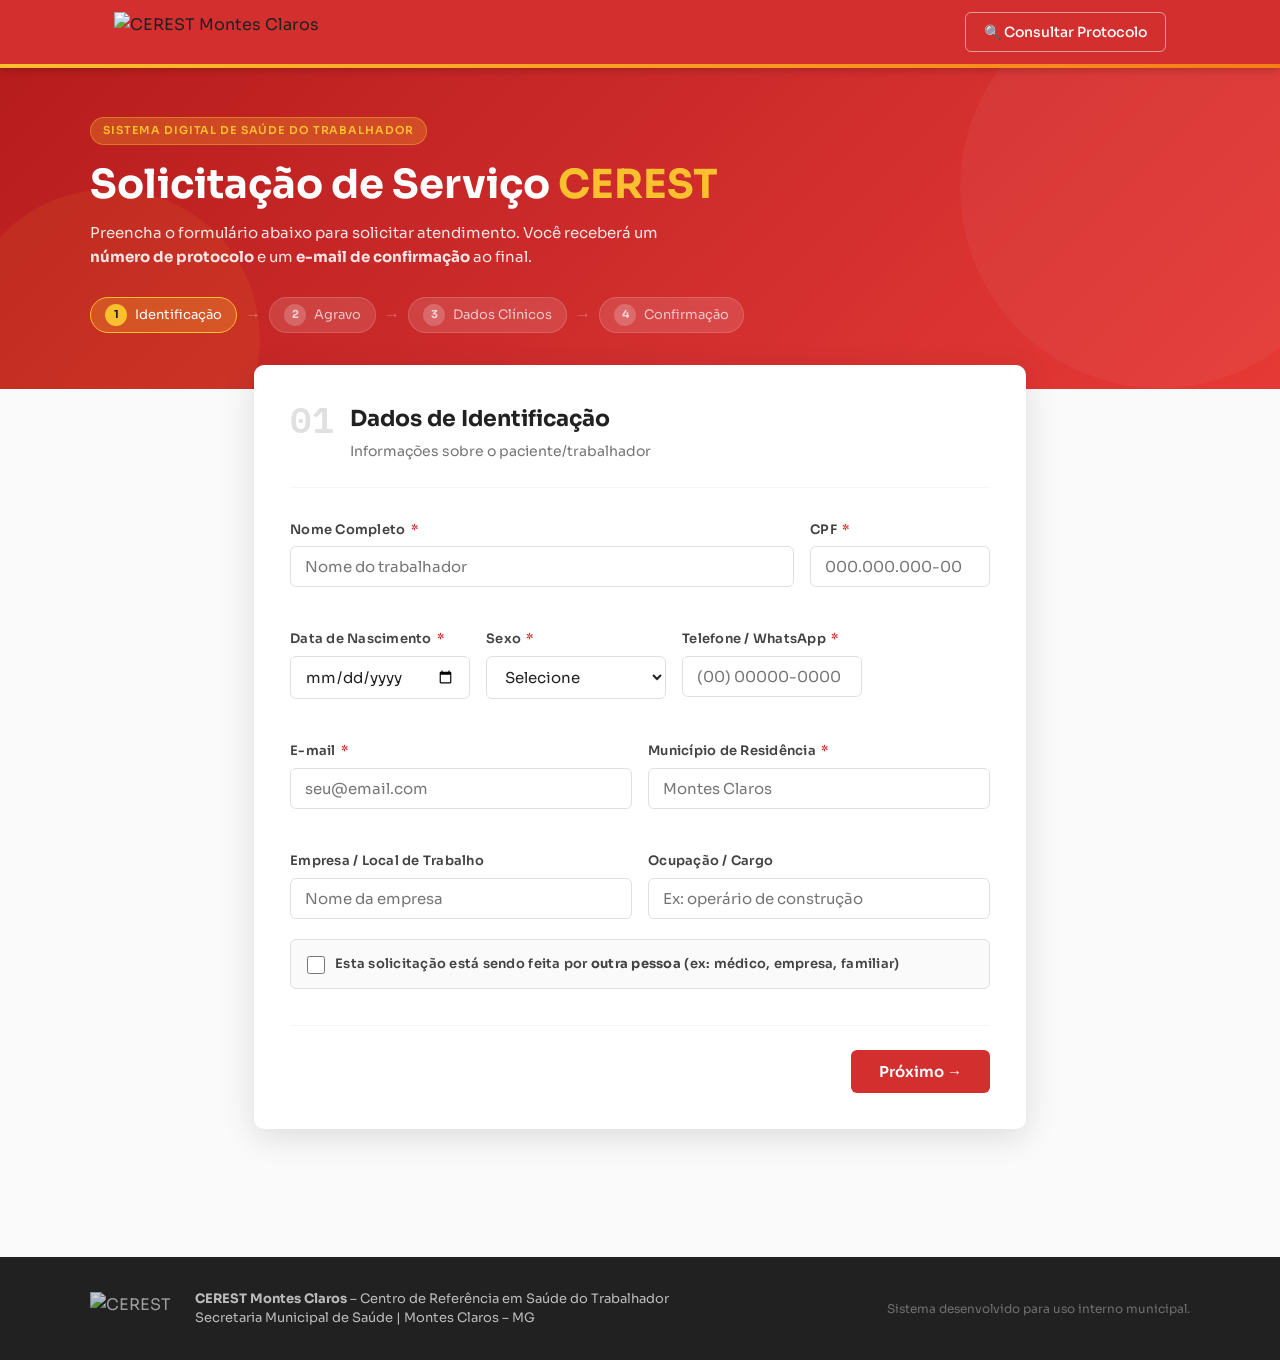
==== index.html @ 9ba43e07 "Add files via upload" ====
<!DOCTYPE html>
<html lang="pt-BR">
<head>
  <meta charset="UTF-8" />
  <meta name="viewport" content="width=device-width, initial-scale=1.0" />
  <title>CEREST Montes Claros – Solicitação de Serviço</title>
  <link rel="icon" href="https://i.ibb.co/VWhxj5vw/Chat-GPT-Image-19-de-mar-de-2026-18-43-40.png" />
  <link rel="preconnect" href="https://fonts.googleapis.com" />
  <link href="https://fonts.googleapis.com/css2?family=Sora:wght@300;400;600;700&family=IBM+Plex+Mono:wght@400;600&display=swap" rel="stylesheet" />
  <link rel="stylesheet" href="css/main.css" />
  <link rel="stylesheet" href="css/form.css" />
</head>
<body>
  <!-- HEADER -->
  <header class="site-header">
    <div class="header-inner">
      <img src="https://i.ibb.co/VcNk4J6g/cerest-texto-branco.png" alt="CEREST Montes Claros" class="logo" />
      <nav class="header-nav">
        <a href="consulta.html" class="btn-outline-light">🔍 Consultar Protocolo</a>
      </nav>
    </div>
    <div class="header-bar"></div>
  </header>

  <!-- HERO -->
  <section class="hero">
    <div class="hero-content">
      <span class="hero-badge">Sistema Digital de Saúde do Trabalhador</span>
      <h1>Solicitação de Serviço <span class="accent">CEREST</span></h1>
      <p>Preencha o formulário abaixo para solicitar atendimento. Você receberá um <strong>número de protocolo</strong> e um <strong>e-mail de confirmação</strong> ao final.</p>
    </div>
    <div class="hero-steps">
      <div class="step active" id="step-ind-1"><span>1</span> Identificação</div>
      <div class="step-arrow">→</div>
      <div class="step" id="step-ind-2"><span>2</span> Agravo</div>
      <div class="step-arrow">→</div>
      <div class="step" id="step-ind-3"><span>3</span> Dados Clínicos</div>
      <div class="step-arrow">→</div>
      <div class="step" id="step-ind-4"><span>4</span> Confirmação</div>
    </div>
  </section>

  <!-- FORM CONTAINER -->
  <main class="form-container">
    <form id="main-form" novalidate>

      <!-- STEP 1: Identificação -->
      <div class="form-step" id="step-1">
        <div class="step-header">
          <div class="step-num">01</div>
          <div>
            <h2>Dados de Identificação</h2>
            <p>Informações sobre o paciente/trabalhador</p>
          </div>
        </div>

        <div class="field-group">
          <div class="field-row">
            <div class="field">
              <label for="nome">Nome Completo <span class="req">*</span></label>
              <input type="text" id="nome" name="nome" placeholder="Nome do trabalhador" required />
              <span class="field-error"></span>
            </div>
            <div class="field field-sm">
              <label for="cpf">CPF <span class="req">*</span></label>
              <input type="text" id="cpf" name="cpf" placeholder="000.000.000-00" maxlength="14" required />
              <span class="field-error"></span>
            </div>
          </div>

          <div class="field-row">
            <div class="field field-sm">
              <label for="data_nascimento">Data de Nascimento <span class="req">*</span></label>
              <input type="date" id="data_nascimento" name="data_nascimento" required />
              <span class="field-error"></span>
            </div>
            <div class="field field-sm">
              <label for="sexo">Sexo <span class="req">*</span></label>
              <select id="sexo" name="sexo" required>
                <option value="">Selecione</option>
                <option value="M">Masculino</option>
                <option value="F">Feminino</option>
                <option value="O">Outro</option>
              </select>
              <span class="field-error"></span>
            </div>
            <div class="field field-sm">
              <label for="telefone">Telefone / WhatsApp <span class="req">*</span></label>
              <input type="text" id="telefone" name="telefone" placeholder="(00) 00000-0000" maxlength="15" required />
              <span class="field-error"></span>
            </div>
          </div>

          <div class="field-row">
            <div class="field">
              <label for="email_solicitante">E-mail <span class="req">*</span></label>
              <input type="email" id="email_solicitante" name="email_solicitante" placeholder="seu@email.com" required />
              <span class="field-error"></span>
            </div>
            <div class="field">
              <label for="municipio">Município de Residência <span class="req">*</span></label>
              <input type="text" id="municipio" name="municipio" placeholder="Montes Claros" required />
              <span class="field-error"></span>
            </div>
          </div>

          <div class="field-row">
            <div class="field">
              <label for="empresa">Empresa / Local de Trabalho</label>
              <input type="text" id="empresa" name="empresa" placeholder="Nome da empresa" />
            </div>
            <div class="field">
              <label for="ocupacao">Ocupação / Cargo</label>
              <input type="text" id="ocupacao" name="ocupacao" placeholder="Ex: operário de construção" />
            </div>
          </div>

          <!-- Solicitante vs Paciente -->
          <div class="field info-box">
            <label class="checkbox-label">
              <input type="checkbox" id="terceiro" name="terceiro" />
              <span>Esta solicitação está sendo feita por <strong>outra pessoa</strong> (ex: médico, empresa, familiar)</span>
            </label>
          </div>
          <div class="field-row" id="terceiro-fields" style="display:none">
            <div class="field">
              <label for="solicitante_nome">Nome do Solicitante</label>
              <input type="text" id="solicitante_nome" name="solicitante_nome" placeholder="Nome de quem está preenchendo" />
            </div>
            <div class="field field-sm">
              <label for="solicitante_vinculo">Vínculo</label>
              <select id="solicitante_vinculo" name="solicitante_vinculo">
                <option value="">Selecione</option>
                <option>Médico</option>
                <option>Enfermeiro</option>
                <option>Empresa</option>
                <option>Familiar</option>
                <option>Outro</option>
              </select>
            </div>
          </div>
        </div>

        <div class="step-actions">
          <button type="button" class="btn-primary" onclick="nextStep(1)">Próximo →</button>
        </div>
      </div>

      <!-- STEP 2: Tipo de Agravo -->
      <div class="form-step hidden" id="step-2">
        <div class="step-header">
          <div class="step-num">02</div>
          <div>
            <h2>Tipo de Agravo</h2>
            <p>Selecione o tipo de solicitação</p>
          </div>
        </div>

        <div class="field-group">
          <div class="field">
            <label>Tipo de Agravo <span class="req">*</span></label>
            <div class="agravo-grid" id="agravo-grid">
              <!-- Preenchido via JS -->
            </div>
            <input type="hidden" id="tipo_agravo" name="tipo_agravo" required />
            <input type="hidden" id="tipo_agravo_label" name="tipo_agravo_label" />
            <span class="field-error" id="agravo-error"></span>
          </div>

          <div class="field">
            <label class="checkbox-label urgente-label">
              <input type="checkbox" id="urgente" name="urgente" />
              <span class="urgente-badge">🚨 Marcar como URGENTE</span>
              <small>Marque apenas se houver risco à saúde imediato</small>
            </label>
          </div>

          <div class="field">
            <label for="descricao_ocorrencia">Descreva brevemente a ocorrência <span class="req">*</span></label>
            <textarea id="descricao_ocorrencia" name="descricao_ocorrencia" rows="4" placeholder="Descreva o que aconteceu, quando e como..." required></textarea>
            <span class="field-error"></span>
          </div>

          <div class="field-row">
            <div class="field field-sm">
              <label for="data_ocorrencia">Data da Ocorrência</label>
              <input type="date" id="data_ocorrencia" name="data_ocorrencia" />
            </div>
            <div class="field">
              <label for="local_ocorrencia">Local da Ocorrência</label>
              <input type="text" id="local_ocorrencia" name="local_ocorrencia" placeholder="Ex: área de produção, obra, escritório..." />
            </div>
          </div>
        </div>

        <div class="step-actions">
          <button type="button" class="btn-secondary" onclick="prevStep(2)">← Voltar</button>
          <button type="button" class="btn-primary" onclick="nextStep(2)">Próximo →</button>
        </div>
      </div>

      <!-- STEP 3: Dados Clínicos (dinâmicos) -->
      <div class="form-step hidden" id="step-3">
        <div class="step-header">
          <div class="step-num">03</div>
          <div>
            <h2>Dados Complementares</h2>
            <p id="step3-subtitle">Preencha os dados específicos do agravo selecionado</p>
          </div>
        </div>

        <div class="field-group" id="dynamic-fields">
          <!-- Campos dinâmicos conforme agravo -->
        </div>

        <div class="field-group">
          <div class="field">
            <label for="observacoes_gerais">Observações Adicionais</label>
            <textarea id="observacoes_gerais" name="observacoes_gerais" rows="3" placeholder="Informações complementares que julgar importante..."></textarea>
          </div>
          <div class="field">
            <label for="unidade_origem">Unidade de Saúde de Origem / Referência</label>
            <input type="text" id="unidade_origem" name="unidade_origem" placeholder="Ex: UBS Central, Hospital, SESI..." />
          </div>
        </div>

        <div class="step-actions">
          <button type="button" class="btn-secondary" onclick="prevStep(3)">← Voltar</button>
          <button type="button" class="btn-primary" onclick="nextStep(3)">Próximo →</button>
        </div>
      </div>

      <!-- STEP 4: Revisão e Envio -->
      <div class="form-step hidden" id="step-4">
        <div class="step-header">
          <div class="step-num">04</div>
          <div>
            <h2>Revisão e Envio</h2>
            <p>Confira os dados antes de enviar</p>
          </div>
        </div>

        <div class="review-card" id="review-content">
          <!-- Preenchido via JS -->
        </div>

        <div class="field-group">
          <div class="field info-box">
            <label class="checkbox-label">
              <input type="checkbox" id="aceite_lgpd" name="aceite_lgpd" required />
              <span>Declaro que as informações são verdadeiras e autorizo o uso dos dados para fins de saúde pública, conforme a <strong>LGPD (Lei 13.709/2018)</strong>. <span class="req">*</span></span>
            </label>
            <span class="field-error" id="lgpd-error"></span>
          </div>
        </div>

        <div class="step-actions">
          <button type="button" class="btn-secondary" onclick="prevStep(4)">← Voltar</button>
          <button type="button" class="btn-submit" id="submit-btn" onclick="submitForm()">
            <span id="submit-text">✅ Enviar Solicitação</span>
            <span id="submit-loading" style="display:none">⏳ Enviando...</span>
          </button>
        </div>
      </div>

    </form>

    <!-- SUCCESS STATE -->
    <div id="success-panel" class="success-panel hidden">
      <div class="success-icon">✅</div>
      <h2>Solicitação Enviada com Sucesso!</h2>
      <div class="protocol-box">
        <span class="protocol-label">Seu Número de Protocolo</span>
        <span class="protocol-num" id="protocol-display">---</span>
      </div>
      <p>Enviamos uma confirmação para o seu e-mail. <br/>Guarde o número do protocolo para acompanhar sua solicitação.</p>
      <div class="success-actions">
        <a href="consulta.html" class="btn-primary">🔍 Acompanhar Solicitação</a>
        <a href="index.html" class="btn-secondary">Nova Solicitação</a>
      </div>
    </div>

  </main>

  <!-- FOOTER -->
  <footer class="site-footer">
    <div class="footer-inner">
      <img src="https://i.ibb.co/VcNk4J6g/cerest-texto-branco.png" alt="CEREST" class="footer-logo" />
      <div class="footer-info">
        <p><strong>CEREST Montes Claros</strong> – Centro de Referência em Saúde do Trabalhador</p>
        <p>Secretaria Municipal de Saúde | Montes Claros – MG</p>
      </div>
      <p class="footer-copy">Sistema desenvolvido para uso interno municipal.</p>
    </div>
  </footer>

  <script src="js/config.js"></script>
  <script src="js/agravos.js"></script>
  <script src="js/masks.js"></script>
  <script src="js/form.js"></script>
</body>
</html>
---- css/main.css ----
/* ============================================================
   CEREST – main.css
   Estilos globais e componentes reutilizáveis
   ============================================================ */

:root {
  --red: #d32f2f;
  --red-dark: #b71c1c;
  --red-light: #ffebee;
  --yellow: #fbc02d;
  --yellow-light: #fff9e6;
  --green: #2e7d32;
  --green-light: #e8f5e9;
  --blue: #1565c0;
  --blue-light: #e3f2fd;
  --gray-50: #fafafa;
  --gray-100: #f5f5f5;
  --gray-200: #e0e0e0;
  --gray-400: #bdbdbd;
  --gray-600: #757575;
  --gray-800: #424242;
  --gray-900: #212121;
  --white: #ffffff;
  --font-body: 'Sora', sans-serif;
  --font-mono: 'IBM Plex Mono', monospace;
  --radius: 10px;
  --radius-sm: 6px;
  --shadow: 0 2px 12px rgba(0,0,0,0.08);
  --shadow-lg: 0 8px 32px rgba(0,0,0,0.12);
  --transition: 0.2s ease;
}

*, *::before, *::after { box-sizing: border-box; margin: 0; padding: 0; }

html { scroll-behavior: smooth; }

body {
  font-family: var(--font-body);
  color: var(--gray-900);
  background: var(--gray-50);
  line-height: 1.6;
  -webkit-font-smoothing: antialiased;
}

a { color: var(--red); text-decoration: none; }
a:hover { text-decoration: underline; }

img { max-width: 100%; display: block; }

/* ====== HEADER ====== */
.site-header {
  background: var(--red);
  position: sticky;
  top: 0;
  z-index: 100;
  box-shadow: 0 2px 8px rgba(0,0,0,0.2);
}

.header-inner {
  max-width: 1100px;
  margin: 0 auto;
  padding: 12px 24px;
  display: flex;
  align-items: center;
  justify-content: space-between;
}

.logo { height: 40px; object-fit: contain; }

.header-bar {
  height: 4px;
  background: linear-gradient(90deg, var(--yellow) 0%, #f57f17 100%);
}

.header-nav { display: flex; gap: 12px; align-items: center; }

/* ====== HERO ====== */
.hero {
  background: linear-gradient(135deg, var(--red-dark) 0%, var(--red) 60%, #e53935 100%);
  color: white;
  padding: 48px 24px 56px;
  position: relative;
  overflow: hidden;
}

.hero::before {
  content: '';
  position: absolute;
  right: -80px;
  top: -80px;
  width: 400px;
  height: 400px;
  border-radius: 50%;
  background: rgba(255,255,255,0.04);
}

.hero::after {
  content: '';
  position: absolute;
  left: -40px;
  bottom: -100px;
  width: 300px;
  height: 300px;
  border-radius: 50%;
  background: rgba(251,192,45,0.08);
}

.hero-content {
  max-width: 1100px;
  margin: 0 auto;
  position: relative;
  z-index: 1;
}

.hero-badge {
  display: inline-block;
  background: rgba(251,192,45,0.25);
  border: 1px solid rgba(251,192,45,0.4);
  color: var(--yellow);
  font-size: 11px;
  font-weight: 600;
  letter-spacing: 0.08em;
  text-transform: uppercase;
  padding: 4px 12px;
  border-radius: 100px;
  margin-bottom: 16px;
}

.hero h1 {
  font-size: clamp(24px, 4vw, 40px);
  font-weight: 700;
  line-height: 1.2;
  margin-bottom: 12px;
}

.hero p {
  font-size: 15px;
  opacity: 0.88;
  max-width: 600px;
  margin-bottom: 0;
}

.accent { color: var(--yellow); }

.hero-sm { padding: 32px 24px 40px; }

/* Steps indicator */
.hero-steps {
  max-width: 1100px;
  margin: 28px auto 0;
  display: flex;
  align-items: center;
  gap: 8px;
  position: relative;
  z-index: 1;
}

.step {
  display: flex;
  align-items: center;
  gap: 8px;
  padding: 6px 14px;
  border-radius: 100px;
  background: rgba(255,255,255,0.12);
  font-size: 13px;
  color: rgba(255,255,255,0.7);
  border: 1px solid rgba(255,255,255,0.15);
  transition: var(--transition);
}

.step span {
  background: rgba(255,255,255,0.2);
  width: 22px;
  height: 22px;
  border-radius: 50%;
  display: grid;
  place-items: center;
  font-size: 11px;
  font-weight: 700;
}

.step.active {
  background: rgba(251,192,45,0.25);
  border-color: var(--yellow);
  color: white;
}

.step.active span {
  background: var(--yellow);
  color: var(--gray-900);
}

.step.completed {
  background: rgba(255,255,255,0.08);
  color: rgba(255,255,255,0.5);
}

.step-arrow {
  color: rgba(255,255,255,0.3);
  font-size: 16px;
}

/* ====== BUTTONS ====== */
.btn-primary {
  background: var(--red);
  color: white;
  border: none;
  padding: 12px 28px;
  border-radius: var(--radius-sm);
  font-family: var(--font-body);
  font-size: 15px;
  font-weight: 600;
  cursor: pointer;
  transition: var(--transition);
  display: inline-flex;
  align-items: center;
  gap: 8px;
}
.btn-primary:hover { background: var(--red-dark); transform: translateY(-1px); box-shadow: var(--shadow); }

.btn-secondary {
  background: white;
  color: var(--gray-800);
  border: 1.5px solid var(--gray-200);
  padding: 12px 24px;
  border-radius: var(--radius-sm);
  font-family: var(--font-body);
  font-size: 15px;
  font-weight: 500;
  cursor: pointer;
  transition: var(--transition);
  display: inline-flex;
  align-items: center;
  gap: 8px;
}
.btn-secondary:hover { border-color: var(--gray-400); transform: translateY(-1px); }

.btn-submit {
  background: linear-gradient(135deg, var(--green) 0%, #388e3c 100%);
  color: white;
  border: none;
  padding: 14px 36px;
  border-radius: var(--radius-sm);
  font-family: var(--font-body);
  font-size: 16px;
  font-weight: 700;
  cursor: pointer;
  transition: var(--transition);
  display: inline-flex;
  align-items: center;
  gap: 8px;
}
.btn-submit:hover { filter: brightness(1.05); transform: translateY(-1px); box-shadow: 0 4px 16px rgba(46,125,50,0.3); }
.btn-submit:disabled { opacity: 0.6; cursor: not-allowed; transform: none; }

.btn-outline-light {
  background: transparent;
  color: white;
  border: 1.5px solid rgba(255,255,255,0.5);
  padding: 8px 18px;
  border-radius: var(--radius-sm);
  font-family: var(--font-body);
  font-size: 14px;
  font-weight: 500;
  cursor: pointer;
  transition: var(--transition);
  display: inline-flex;
  align-items: center;
  text-decoration: none;
  gap: 6px;
}
.btn-outline-light:hover { background: rgba(255,255,255,0.1); border-color: white; text-decoration: none; }

.btn-danger {
  background: var(--red);
  color: white;
  border: none;
  padding: 10px 20px;
  border-radius: var(--radius-sm);
  font-family: var(--font-body);
  font-size: 14px;
  font-weight: 600;
  cursor: pointer;
  transition: var(--transition);
}
.btn-danger:hover { background: var(--red-dark); }

.btn-sm {
  background: transparent;
  color: var(--red);
  border: 1px solid var(--red);
  padding: 6px 14px;
  border-radius: var(--radius-sm);
  font-family: var(--font-body);
  font-size: 13px;
  font-weight: 600;
  cursor: pointer;
  transition: var(--transition);
}
.btn-sm:hover { background: var(--red); color: white; }

/* ====== BADGES / STATUS ====== */
.badge {
  display: inline-block;
  padding: 3px 10px;
  border-radius: 100px;
  font-size: 12px;
  font-weight: 700;
  letter-spacing: 0.04em;
  text-transform: uppercase;
}

.badge-pendente { background: #fff3e0; color: #e65100; border: 1px solid #ffcc80; }
.badge-analisado { background: var(--blue-light); color: var(--blue); border: 1px solid #90caf9; }
.badge-agendado { background: var(--yellow-light); color: #f57f17; border: 1px solid #ffe082; }
.badge-concluido { background: var(--green-light); color: var(--green); border: 1px solid #a5d6a7; }
.badge-urgente { background: #fce4ec; color: #c62828; border: 1px solid #ef9a9a; }

/* ====== FOOTER ====== */
.site-footer {
  background: var(--gray-900);
  color: rgba(255,255,255,0.7);
  padding: 32px 24px;
  margin-top: 64px;
}

.footer-inner {
  max-width: 1100px;
  margin: 0 auto;
  display: flex;
  align-items: center;
  gap: 24px;
  flex-wrap: wrap;
}

.footer-logo { height: 32px; opacity: 0.8; }
.footer-info p { font-size: 13px; line-height: 1.5; }
.footer-copy { font-size: 12px; opacity: 0.5; margin-left: auto; }

/* ====== TOAST ====== */
.toast {
  position: fixed;
  bottom: 24px;
  right: 24px;
  background: var(--gray-900);
  color: white;
  padding: 14px 20px;
  border-radius: var(--radius);
  font-size: 14px;
  font-weight: 500;
  box-shadow: var(--shadow-lg);
  z-index: 9999;
  max-width: 340px;
  animation: slideIn 0.3s ease;
  border-left: 4px solid var(--yellow);
}
.toast.success { border-color: var(--green); }
.toast.error { border-color: var(--red); }

@keyframes slideIn {
  from { transform: translateX(100%); opacity: 0; }
  to { transform: translateX(0); opacity: 1; }
}

/* ====== SPINNER ====== */
.spinner {
  width: 32px;
  height: 32px;
  border: 3px solid var(--gray-200);
  border-top-color: var(--red);
  border-radius: 50%;
  animation: spin 0.8s linear infinite;
  margin: 0 auto;
}
@keyframes spin { to { transform: rotate(360deg); } }

/* ====== UTILITIES ====== */
.hidden { display: none !important; }

/* ====== RESPONSIVE ====== */
@media (max-width: 640px) {
  .hero-steps { flex-wrap: wrap; gap: 6px; }
  .step-arrow { display: none; }
  .footer-inner { flex-direction: column; gap: 12px; }
  .footer-copy { margin-left: 0; }
}
---- css/form.css ----
/* ============================================================
   CEREST – form.css
   Estilos do formulário público
   ============================================================ */

/* ====== FORM CONTAINER ====== */
.form-container {
  max-width: 820px;
  margin: -24px auto 0;
  padding: 0 24px 64px;
  position: relative;
  z-index: 2;
}

/* ====== STEP ====== */
.form-step {
  background: white;
  border-radius: var(--radius);
  box-shadow: var(--shadow-lg);
  padding: 36px;
  animation: fadeSlide 0.3s ease;
}

@keyframes fadeSlide {
  from { opacity: 0; transform: translateY(16px); }
  to { opacity: 1; transform: translateY(0); }
}

.step-header {
  display: flex;
  align-items: flex-start;
  gap: 16px;
  margin-bottom: 32px;
  padding-bottom: 24px;
  border-bottom: 1px solid var(--gray-100);
}

.step-num {
  font-family: var(--font-mono);
  font-size: 36px;
  font-weight: 600;
  color: var(--gray-200);
  line-height: 1;
  flex-shrink: 0;
}

.step-header h2 {
  font-size: 22px;
  font-weight: 700;
  color: var(--gray-900);
  margin-bottom: 4px;
}

.step-header p {
  font-size: 14px;
  color: var(--gray-600);
}

/* ====== FIELDS ====== */
.field-group {
  display: flex;
  flex-direction: column;
  gap: 20px;
}

.field-row {
  display: flex;
  gap: 16px;
  flex-wrap: wrap;
}

.field {
  flex: 1;
  min-width: 180px;
  display: flex;
  flex-direction: column;
  gap: 6px;
}

.field-sm { flex: 0 1 180px; }

.field label {
  font-size: 13px;
  font-weight: 600;
  color: var(--gray-800);
  letter-spacing: 0.02em;
}

.req { color: var(--red); margin-left: 2px; }

.field input,
.field select,
.field textarea {
  width: 100%;
  padding: 10px 14px;
  border: 1.5px solid var(--gray-200);
  border-radius: var(--radius-sm);
  font-family: var(--font-body);
  font-size: 15px;
  color: var(--gray-900);
  background: white;
  transition: var(--transition);
  outline: none;
}

.field input:focus,
.field select:focus,
.field textarea:focus {
  border-color: var(--red);
  box-shadow: 0 0 0 3px rgba(211,47,47,0.08);
}

.field input.error,
.field select.error,
.field textarea.error {
  border-color: var(--red);
  background: #fff8f8;
}

.field textarea { resize: vertical; min-height: 96px; }

.field-error {
  font-size: 12px;
  color: var(--red);
  font-weight: 500;
  min-height: 16px;
}

/* ====== INFO BOX ====== */
.info-box {
  background: var(--gray-50);
  border: 1px solid var(--gray-200);
  border-radius: var(--radius-sm);
  padding: 14px 16px;
}

/* ====== CHECKBOX ====== */
.checkbox-label {
  display: flex;
  align-items: flex-start;
  gap: 10px;
  cursor: pointer;
  font-size: 14px;
  color: var(--gray-800);
  line-height: 1.5;
}

.checkbox-label input[type="checkbox"] {
  width: 18px;
  height: 18px;
  flex-shrink: 0;
  accent-color: var(--red);
  margin-top: 2px;
  cursor: pointer;
}

.checkbox-label small {
  display: block;
  font-size: 12px;
  color: var(--gray-600);
  margin-top: 2px;
}

/* ====== URGENTE BADGE ====== */
.urgente-label {
  align-items: center;
}

.urgente-badge {
  background: #fce4ec;
  color: #c62828;
  padding: 4px 12px;
  border-radius: 100px;
  font-size: 13px;
  font-weight: 700;
  border: 1px solid #ef9a9a;
}

/* ====== AGRAVO GRID ====== */
.agravo-grid {
  display: grid;
  grid-template-columns: repeat(auto-fill, minmax(200px, 1fr));
  gap: 10px;
}

.agravo-card {
  border: 2px solid var(--gray-200);
  border-radius: var(--radius);
  padding: 14px 16px;
  cursor: pointer;
  transition: var(--transition);
  background: white;
  display: flex;
  align-items: center;
  gap: 10px;
  font-size: 14px;
  font-weight: 500;
  color: var(--gray-800);
}

.agravo-card:hover {
  border-color: var(--red);
  background: var(--red-light);
  color: var(--red-dark);
}

.agravo-card.selected {
  border-color: var(--red);
  background: var(--red-light);
  color: var(--red-dark);
  font-weight: 700;
}

.agravo-icon {
  font-size: 22px;
  flex-shrink: 0;
}

/* ====== STEP ACTIONS ====== */
.step-actions {
  margin-top: 36px;
  display: flex;
  justify-content: flex-end;
  gap: 12px;
  padding-top: 24px;
  border-top: 1px solid var(--gray-100);
}

/* ====== REVIEW CARD ====== */
.review-card {
  background: var(--gray-50);
  border: 1px solid var(--gray-200);
  border-radius: var(--radius);
  padding: 24px;
  margin-bottom: 24px;
}

.review-section {
  margin-bottom: 20px;
}

.review-section-title {
  font-size: 12px;
  font-weight: 700;
  text-transform: uppercase;
  letter-spacing: 0.08em;
  color: var(--gray-600);
  margin-bottom: 12px;
  padding-bottom: 6px;
  border-bottom: 1px solid var(--gray-200);
}

.review-grid {
  display: grid;
  grid-template-columns: repeat(auto-fill, minmax(200px, 1fr));
  gap: 12px;
}

.review-item {
  display: flex;
  flex-direction: column;
  gap: 2px;
}

.review-item .label {
  font-size: 11px;
  font-weight: 600;
  color: var(--gray-600);
  text-transform: uppercase;
  letter-spacing: 0.06em;
}

.review-item .value {
  font-size: 14px;
  color: var(--gray-900);
  font-weight: 500;
}

/* ====== SUCCESS PANEL ====== */
.success-panel {
  background: white;
  border-radius: var(--radius);
  box-shadow: var(--shadow-lg);
  padding: 48px 36px;
  text-align: center;
}

.success-icon { font-size: 64px; margin-bottom: 20px; }

.success-panel h2 {
  font-size: 26px;
  font-weight: 700;
  color: var(--green);
  margin-bottom: 20px;
}

.protocol-box {
  background: var(--gray-50);
  border: 2px dashed var(--gray-200);
  border-radius: var(--radius);
  padding: 20px;
  display: inline-block;
  margin-bottom: 20px;
}

.protocol-label {
  display: block;
  font-size: 12px;
  font-weight: 600;
  text-transform: uppercase;
  letter-spacing: 0.08em;
  color: var(--gray-600);
  margin-bottom: 4px;
}

.protocol-num {
  display: block;
  font-family: var(--font-mono);
  font-size: 28px;
  font-weight: 700;
  color: var(--red);
  letter-spacing: 0.04em;
}

.success-panel p {
  color: var(--gray-600);
  font-size: 15px;
  margin-bottom: 28px;
}

.success-actions { display: flex; gap: 12px; justify-content: center; flex-wrap: wrap; }

/* ====== DYNAMIC FIELDS ====== */
.dynamic-section-title {
  font-size: 12px;
  font-weight: 700;
  text-transform: uppercase;
  letter-spacing: 0.08em;
  color: var(--red);
  padding: 10px 0 6px;
  border-bottom: 2px solid var(--red-light);
  margin-bottom: 4px;
}

/* ====== RESPONSIVE ====== */
@media (max-width: 640px) {
  .form-step { padding: 24px 16px; }
  .field-row { flex-direction: column; }
  .field-sm { flex: 1; min-width: 0; }
  .agravo-grid { grid-template-columns: 1fr 1fr; }
  .step-actions { flex-direction: column-reverse; }
  .btn-primary, .btn-secondary, .btn-submit { width: 100%; justify-content: center; }
}
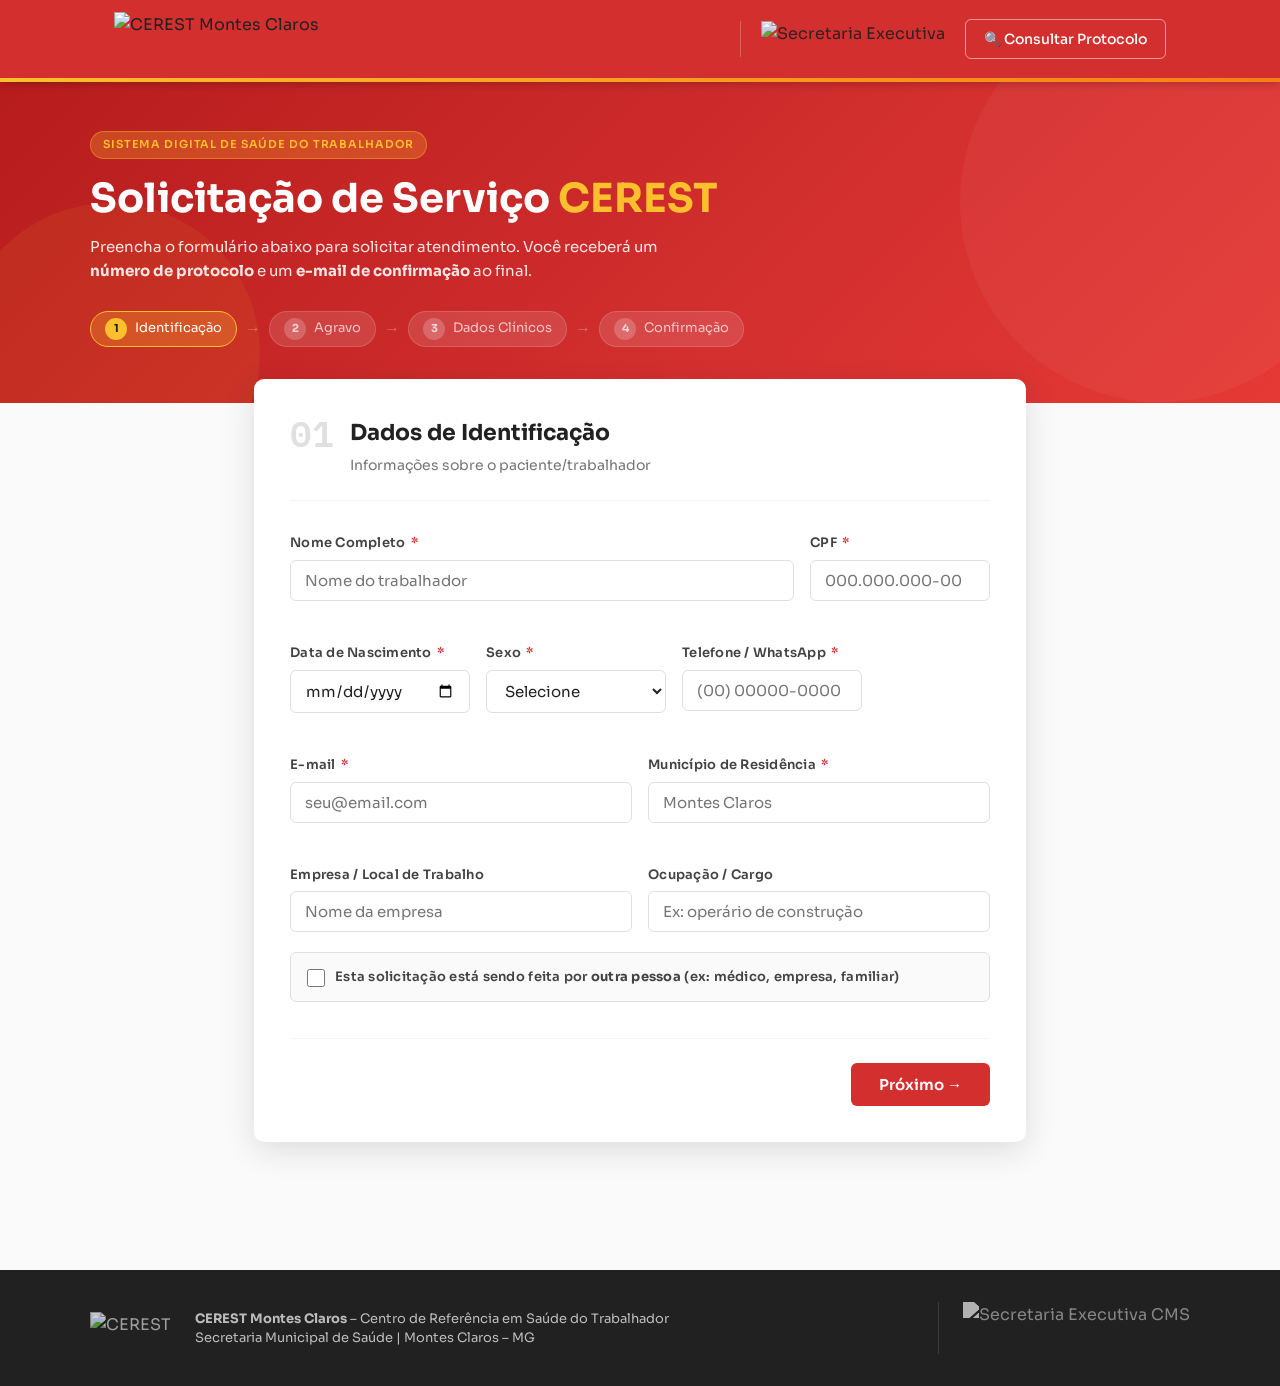
==== commit 41fe5978: "Add files via upload" ====
--- a/index.html
+++ b/index.html
@@ -15,9 +15,12 @@
   <header class="site-header">
     <div class="header-inner">
       <img src="https://i.ibb.co/VcNk4J6g/cerest-texto-branco.png" alt="CEREST Montes Claros" class="logo" />
-      <nav class="header-nav">
-        <a href="consulta.html" class="btn-outline-light">🔍 Consultar Protocolo</a>
-      </nav>
+      <div class="header-right">
+        <img src="https://i.ibb.co/609vKbxR/sexec6.png" alt="Secretaria Executiva" class="logo-secexec" />
+        <nav class="header-nav">
+          <a href="consulta.html" class="btn-outline-light">🔍 Consultar Protocolo</a>
+        </nav>
+      </div>
     </div>
     <div class="header-bar"></div>
   </header>
@@ -290,7 +293,9 @@
         <p><strong>CEREST Montes Claros</strong> – Centro de Referência em Saúde do Trabalhador</p>
         <p>Secretaria Municipal de Saúde | Montes Claros – MG</p>
       </div>
-      <p class="footer-copy">Sistema desenvolvido para uso interno municipal.</p>
+      <div class="footer-secexec">
+        <img src="https://i.ibb.co/0PgmjXV/Logo-Secretaria-Executiva-CMS-com-lema.png" alt="Secretaria Executiva CMS" />
+      </div>
     </div>
   </footer>
 
--- a/css/main.css
+++ b/css/main.css
@@ -65,7 +65,24 @@
   justify-content: space-between;
 }
 
-.logo { height: 40px; object-fit: contain; }
+/* Agrupa logo da secretaria + nav do lado direito */
+.header-right {
+  display: flex;
+  align-items: center;
+  gap: 20px;
+}
+
+/* Logo da Secretaria Executiva no header (fundo vermelho) */
+.logo-secexec {
+  height: 36px;
+  object-fit: contain;
+  opacity: 0.92;
+  /* Separador visual sutil à esquerda */
+  border-left: 1px solid rgba(255,255,255,0.25);
+  padding-left: 20px;
+}
+
+.logo { height: 54px; object-fit: contain; }
 
 .header-bar {
   height: 4px;
@@ -337,6 +354,26 @@
 .footer-info p { font-size: 13px; line-height: 1.5; }
 .footer-copy { font-size: 12px; opacity: 0.5; margin-left: auto; }
 
+/* Logo da Secretaria Executiva no footer */
+.footer-secexec {
+  margin-left: auto;
+  display: flex;
+  align-items: center;
+  border-left: 1px solid rgba(255,255,255,0.12);
+  padding-left: 24px;
+}
+
+.footer-secexec img {
+  height: 52px;
+  object-fit: contain;
+  /* Inverte para versão clara sobre fundo escuro */
+  filter: brightness(0) invert(1);
+  opacity: 0.65;
+  transition: opacity 0.2s;
+}
+
+.footer-secexec img:hover { opacity: 0.9; }
+
 /* ====== TOAST ====== */
 .toast {
   position: fixed;
@@ -381,6 +418,9 @@
 @media (max-width: 640px) {
   .hero-steps { flex-wrap: wrap; gap: 6px; }
   .step-arrow { display: none; }
-  .footer-inner { flex-direction: column; gap: 12px; }
+  .footer-inner { flex-direction: column; gap: 16px; align-items: flex-start; }
   .footer-copy { margin-left: 0; }
-}
+  .footer-secexec { margin-left: 0; border-left: none; padding-left: 0; border-top: 1px solid rgba(255,255,255,0.12); padding-top: 16px; width: 100%; }
+  /* Oculta logo da secretaria no header em telas muito pequenas */
+  .logo-secexec { display: none; }
+}
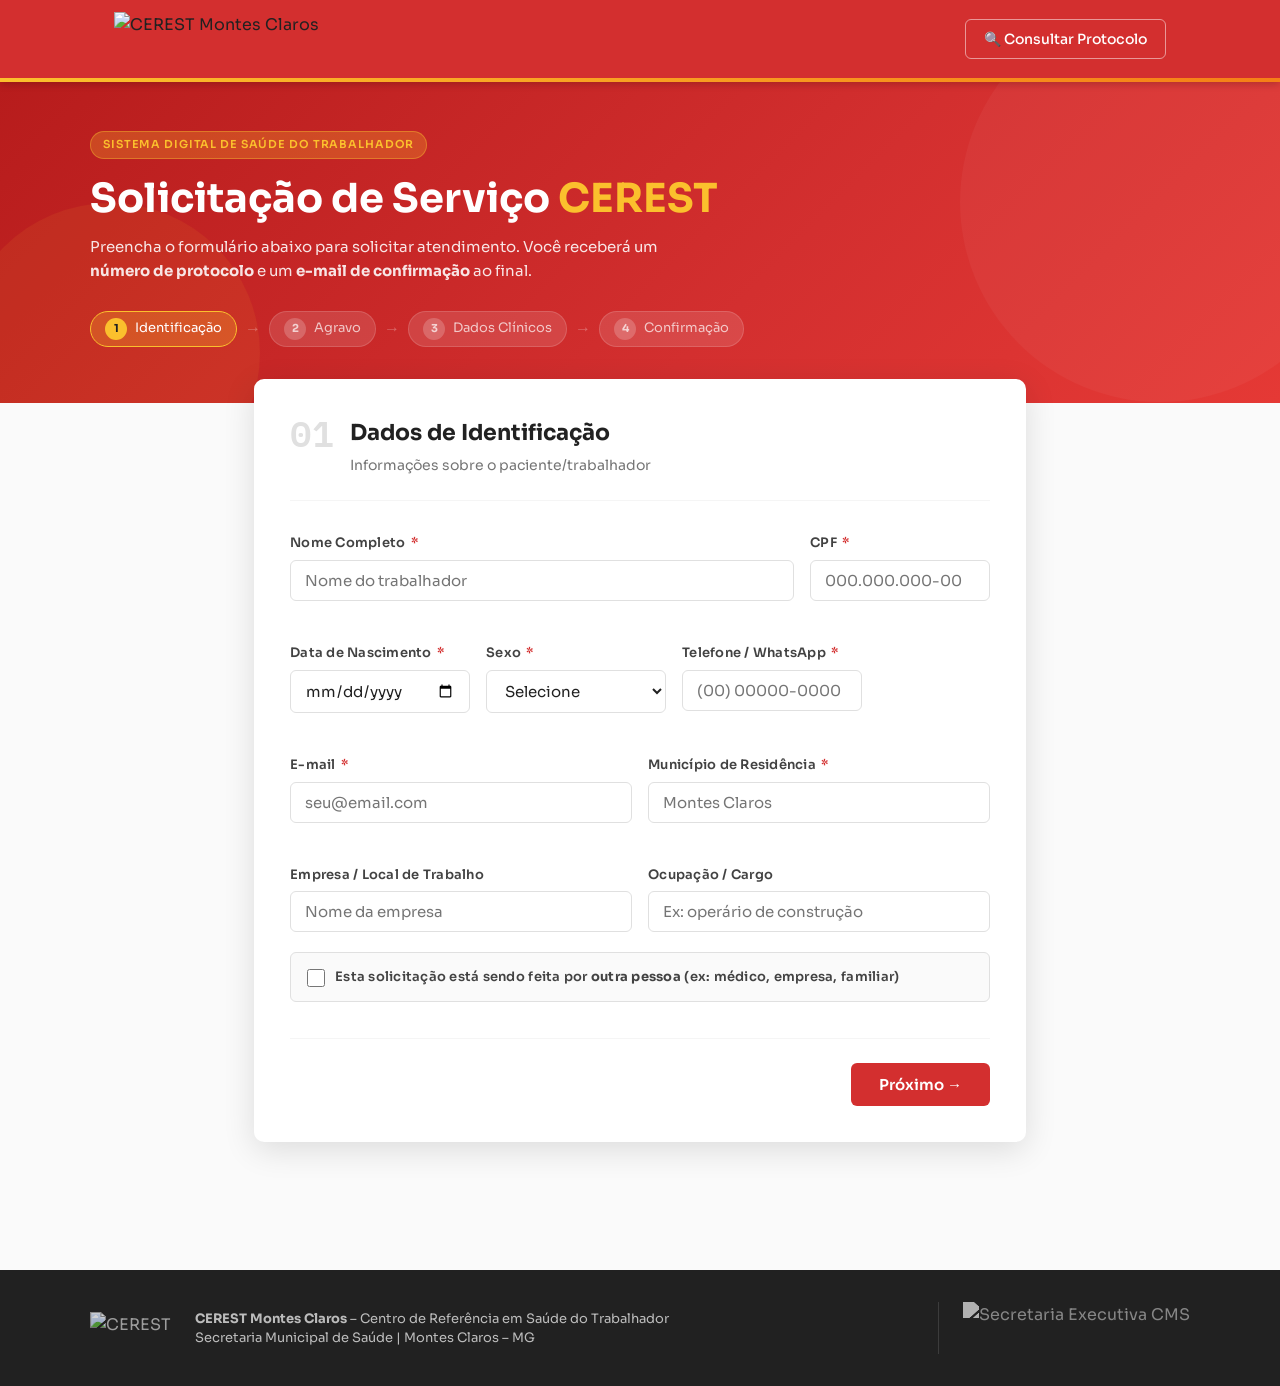
==== commit 6b83437a: "Update index.html" ====
--- a/index.html
+++ b/index.html
@@ -16,7 +16,6 @@
     <div class="header-inner">
       <img src="https://i.ibb.co/VcNk4J6g/cerest-texto-branco.png" alt="CEREST Montes Claros" class="logo" />
       <div class="header-right">
-        <img src="https://i.ibb.co/609vKbxR/sexec6.png" alt="Secretaria Executiva" class="logo-secexec" />
         <nav class="header-nav">
           <a href="consulta.html" class="btn-outline-light">🔍 Consultar Protocolo</a>
         </nav>
